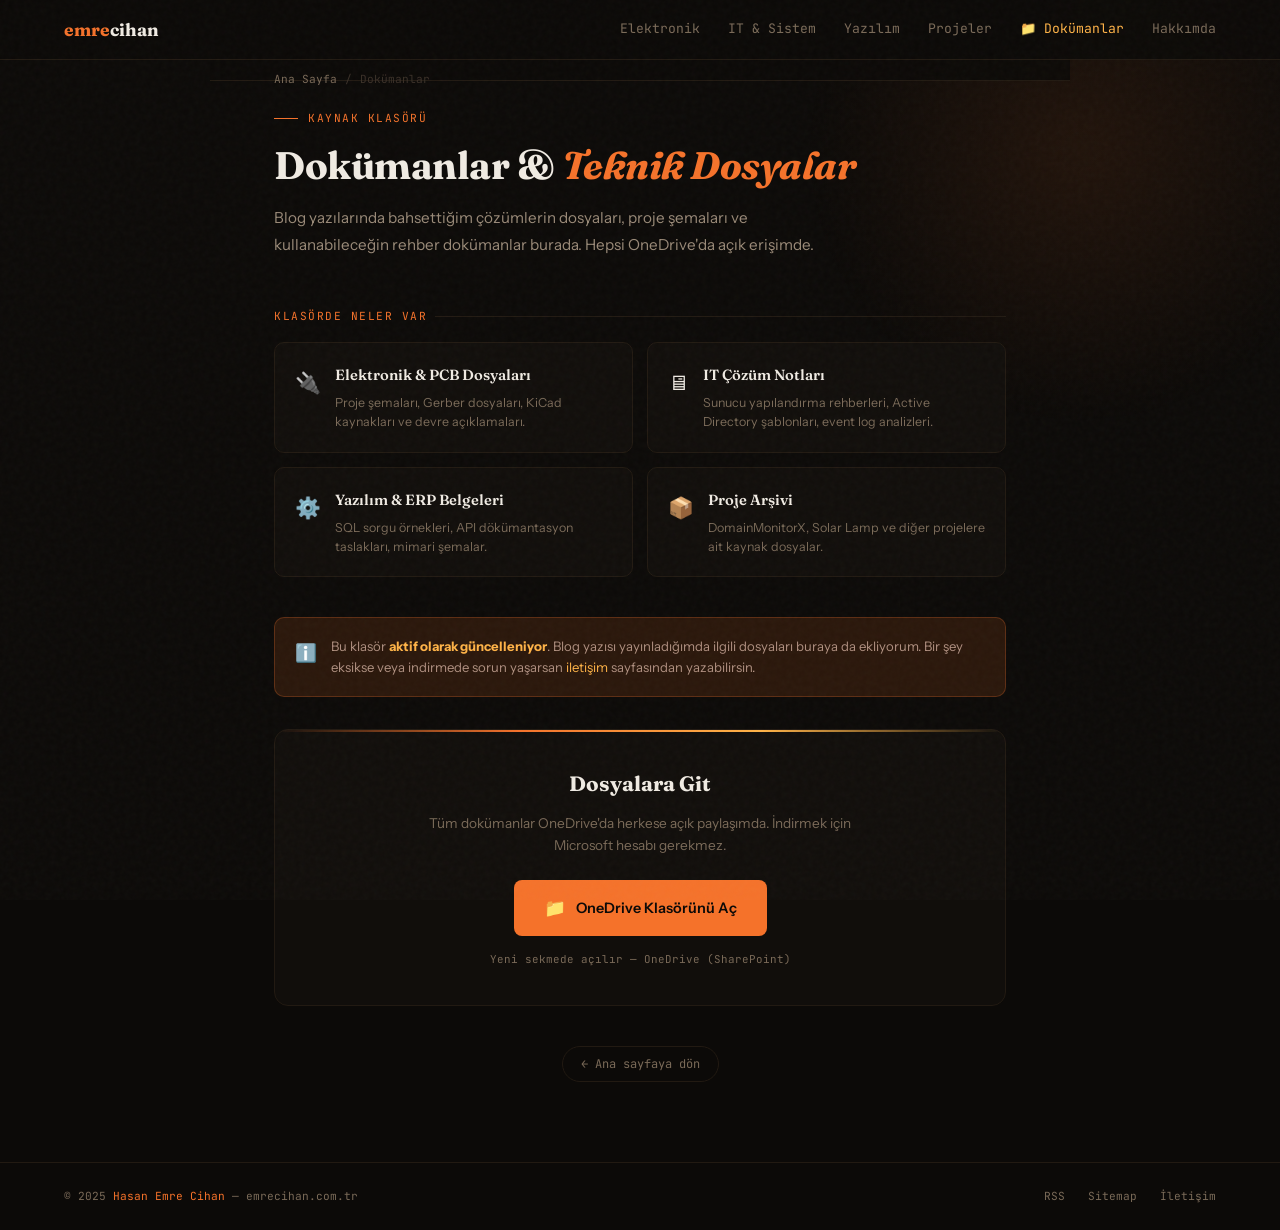
==== dokumanlar.html @ 63462915 "Add files via upload" ====
<!DOCTYPE html>
<html lang="tr">
<head>
  <meta charset="UTF-8" />
  <meta name="viewport" content="width=device-width, initial-scale=1.0" />

  <title>Dokümanlar – Hasan Emre Cihan</title>
  <meta name="description" content="Hasan Emre Cihan'ın teknik çözümleri, proje şemaları ve rehber dokümanlarının bulunduğu klasör. PCB şemaları, IT çözüm notları ve proje dosyaları." />
  <meta name="keywords" content="Hasan Emre Cihan dokümanlar, Emre Cihan teknik çözümler, PCB şema, IT rehber, proje dosyaları, emrecihan" />
  <meta name="author" content="Hasan Emre Cihan" />
  <meta name="robots" content="index, follow" />
  <link rel="canonical" href="https://emrecihan.com.tr/dokumanlar" />

  <meta property="og:type" content="website" />
  <meta property="og:title" content="Dokümanlar – Hasan Emre Cihan" />
  <meta property="og:description" content="Teknik çözümler, proje şemaları ve rehber dokümanlar." />
  <meta property="og:url" content="https://emrecihan.com.tr/dokumanlar" />

  <script type="application/ld+json">
  {
    "@context": "https://schema.org",
    "@type": "CollectionPage",
    "name": "Dokümanlar – Hasan Emre Cihan",
    "url": "https://emrecihan.com.tr/dokumanlar",
    "description": "Teknik çözümler, proje şemaları ve rehber dokümanlar",
    "author": { "@type": "Person", "name": "Hasan Emre Cihan" }
  }
  </script>

  <link rel="preconnect" href="https://fonts.googleapis.com">
  <link href="https://fonts.googleapis.com/css2?family=Fraunces:ital,wght@0,400;0,600;0,700;1,400&family=JetBrains+Mono:wght@300;400;500&family=Instrument+Sans:wght@400;500;600&display=swap" rel="stylesheet">

  <style>
    :root {
      --bg:   #0C0A08; --surf: #171210; --acc: #F5722A;
      --acc2: #FFB347; --dim: rgba(245,114,42,.13);
      --txt:  #F0EBE3; --muted: #7A6A58; --faint: #3A3028;
      --bord: #221A12; --card: #110E0B;
    }
    *,*::before,*::after{box-sizing:border-box;margin:0;padding:0}
    html{scroll-behavior:smooth}
    body{background:var(--bg);color:var(--txt);font-family:'Instrument Sans',sans-serif;font-size:15px;line-height:1.7;overflow-x:hidden;min-height:100vh}
    body::after{content:'';position:fixed;inset:0;background-image:url("data:image/svg+xml,%3Csvg viewBox='0 0 200 200' xmlns='http://www.w3.org/2000/svg'%3E%3Cfilter id='n'%3E%3CfeTurbulence type='fractalNoise' baseFrequency='0.85' numOctaves='4' stitchTiles='stitch'/%3E%3C/filter%3E%3Crect width='100%25' height='100%25' filter='url(%23n)' opacity='0.03'/%3E%3C/svg%3E");pointer-events:none;z-index:999}
    .glow{position:fixed;pointer-events:none;z-index:0;border-radius:50%;background:radial-gradient(circle,rgba(245,114,42,.09) 0%,transparent 65%);width:600px;height:600px;top:-150px;right:-100px}

    /* NAV */
    nav{position:fixed;top:0;left:0;right:0;z-index:100;display:flex;align-items:center;justify-content:space-between;padding:0 clamp(20px,5%,80px);height:60px;background:rgba(12,10,8,.92);backdrop-filter:blur(16px);border-bottom:1px solid var(--bord)}
    .nav-brand{font-family:'Fraunces',serif;font-weight:700;font-size:1.1rem;color:var(--txt);text-decoration:none}
    .nav-brand span{color:var(--acc)}
    .nav-links{display:flex;align-items:center;gap:28px}
    .nav-links a{color:var(--muted);text-decoration:none;font-size:.82rem;font-family:'JetBrains Mono',monospace;transition:color .2s}
    .nav-links a:hover,.nav-links a.active{color:var(--acc)}
    @media(max-width:600px){.nav-links{display:none}}

    /* BREADCRUMB */
    .breadcrumb{position:relative;z-index:1;padding:80px clamp(20px,5%,80px) 0;max-width:860px;margin:0 auto}
    .breadcrumb-inner{display:flex;align-items:center;gap:8px;font-family:'JetBrains Mono',monospace;font-size:.7rem;color:var(--muted)}
    .breadcrumb-inner a{color:var(--muted);text-decoration:none;transition:color .2s}
    .breadcrumb-inner a:hover{color:var(--acc)}
    .breadcrumb-inner span{color:var(--faint)}

    /* HERO */
    .page-hero{position:relative;z-index:1;padding:28px clamp(20px,5%,80px) 48px;max-width:860px;margin:0 auto}
    .page-eyebrow{font-family:'JetBrains Mono',monospace;font-size:.7rem;color:var(--acc);letter-spacing:1.5px;text-transform:uppercase;margin-bottom:14px;display:flex;align-items:center;gap:10px}
    .page-eyebrow::before{content:'';width:24px;height:1px;background:var(--acc)}
    .page-hero h1{font-family:'Fraunces',serif;font-weight:700;font-size:clamp(1.7rem,3vw,2.4rem);line-height:1.2;letter-spacing:-.5px;margin-bottom:16px}
    .page-hero h1 em{font-style:italic;color:var(--acc)}
    .page-hero p{font-size:.95rem;color:#9A8A78;line-height:1.8;max-width:580px}

    /* CONTENT */
    .content{position:relative;z-index:1;max-width:860px;margin:0 auto;padding:0 clamp(20px,5%,80px) 80px}

    /* WHAT'S INSIDE */
    .what-grid{display:grid;grid-template-columns:1fr 1fr;gap:14px;margin-bottom:40px}
    @media(max-width:600px){.what-grid{grid-template-columns:1fr}}
    .what-card{background:var(--card);border:1px solid var(--bord);border-radius:10px;padding:20px;display:flex;gap:14px;align-items:flex-start}
    .what-card:hover{border-color:rgba(245,114,42,.25)}
    .what-icon{font-size:1.3rem;flex-shrink:0;margin-top:2px}
    .what-card h3{font-family:'Fraunces',serif;font-weight:600;font-size:.92rem;margin-bottom:5px}
    .what-card p{font-size:.78rem;color:var(--muted);line-height:1.55}

    /* NOTICE */
    .notice{background:var(--dim);border:1px solid rgba(245,114,42,.25);border-radius:10px;padding:18px 20px;display:flex;gap:14px;align-items:flex-start;margin-bottom:32px}
    .notice-icon{font-size:1.1rem;flex-shrink:0;margin-top:2px}
    .notice p{font-size:.82rem;color:#B09080;line-height:1.6}
    .notice strong{color:var(--acc2)}

    /* CTA */
    .cta-box{background:var(--card);border:1px solid var(--bord);border-radius:14px;padding:36px 40px;text-align:center;position:relative;overflow:hidden;margin-bottom:40px}
    .cta-box::before{content:'';position:absolute;top:0;left:0;right:0;height:2px;background:linear-gradient(90deg,transparent,var(--acc),var(--acc2),transparent)}
    .cta-box h2{font-family:'Fraunces',serif;font-weight:700;font-size:1.3rem;margin-bottom:10px}
    .cta-box p{font-size:.85rem;color:var(--muted);max-width:460px;margin:0 auto 24px;line-height:1.65}
    .cta-btn{display:inline-flex;align-items:center;gap:10px;background:var(--acc);color:var(--bg);padding:13px 30px;border-radius:8px;text-decoration:none;font-weight:600;font-size:.9rem;transition:all .25s;margin-bottom:14px}
    .cta-btn:hover{box-shadow:0 0 28px rgba(245,114,42,.4);transform:translateY(-1px)}
    .cta-btn-icon{font-size:1.1rem}
    .cta-note{font-family:'JetBrains Mono',monospace;font-size:.68rem;color:var(--muted);display:block}

    /* COUNTER */
    .countdown{font-family:'JetBrains Mono',monospace;font-size:.75rem;color:var(--acc);background:var(--dim);border:1px solid rgba(245,114,42,.2);border-radius:6px;padding:6px 14px;display:inline-block;margin-bottom:24px}

    /* BACK LINK */
    .back-row{display:flex;justify-content:center;margin-top:8px}
    .back-link{font-family:'JetBrains Mono',monospace;font-size:.75rem;color:var(--muted);text-decoration:none;border:1px solid var(--bord);padding:7px 18px;border-radius:100px;transition:all .2s;display:flex;align-items:center;gap:6px}
    .back-link:hover{border-color:var(--acc);color:var(--acc)}

    /* FOOTER */
    footer{position:relative;z-index:1;border-top:1px solid var(--bord);padding:24px clamp(20px,5%,80px);display:flex;align-items:center;justify-content:space-between;flex-wrap:wrap;gap:12px}
    footer p{font-family:'JetBrains Mono',monospace;font-size:.7rem;color:var(--muted)}
    footer p a{color:var(--acc);text-decoration:none}

    @keyframes fadeUp{from{opacity:0;transform:translateY(14px)}to{opacity:1;transform:translateY(0)}}
    .f1{animation:fadeUp .5s .05s ease both}
    .f2{animation:fadeUp .5s .15s ease both}
    .f3{animation:fadeUp .5s .25s ease both}
    .f4{animation:fadeUp .5s .35s ease both}
  </style>
</head>
<body>
<div class="glow" aria-hidden="true"></div>

<!-- NAV -->
<nav role="navigation" aria-label="Ana menü">
  <a href="/" class="nav-brand"><span>emre</span>cihan</a>
  <div class="nav-links">
    <a href="/elektronik">Elektronik</a>
    <a href="/it-sistem">IT & Sistem</a>
    <a href="/yazilim">Yazılım</a>
    <a href="/projeler">Projeler</a>
    <a href="/dokumanlar" class="active" style="color:var(--acc2)">📁 Dokümanlar</a>
    <a href="/hakkimda">Hakkımda</a>
  </div>
</nav>

<!-- BREADCRUMB -->
<nav class="breadcrumb" aria-label="Sayfa konumu">
  <div class="breadcrumb-inner">
    <a href="/">Ana Sayfa</a>
    <span>/</span>
    <span aria-current="page">Dokümanlar</span>
  </div>
</nav>

<!-- HERO -->
<header class="page-hero">
  <div class="page-eyebrow f1">Kaynak Klasörü</div>
  <h1 class="f2">Dokümanlar & <em>Teknik Dosyalar</em></h1>
  <p class="f3">Blog yazılarında bahsettiğim çözümlerin dosyaları, proje şemaları ve kullanabileceğin rehber dokümanlar burada. Hepsi OneDrive'da açık erişimde.</p>
</header>

<!-- CONTENT -->
<main class="content" role="main">

  <!-- NE VAR? -->
  <div class="f3">
    <div style="font-family:'JetBrains Mono',monospace;font-size:.7rem;color:var(--acc);text-transform:uppercase;letter-spacing:1.5px;margin-bottom:16px;display:flex;align-items:center;gap:8px">
      Klasörde neler var
      <div style="flex:1;height:1px;background:var(--bord)"></div>
    </div>
    <div class="what-grid">
      <div class="what-card">
        <span class="what-icon">🔌</span>
        <div>
          <h3>Elektronik & PCB Dosyaları</h3>
          <p>Proje şemaları, Gerber dosyaları, KiCad kaynakları ve devre açıklamaları.</p>
        </div>
      </div>
      <div class="what-card">
        <span class="what-icon">🖥</span>
        <div>
          <h3>IT Çözüm Notları</h3>
          <p>Sunucu yapılandırma rehberleri, Active Directory şablonları, event log analizleri.</p>
        </div>
      </div>
      <div class="what-card">
        <span class="what-icon">⚙️</span>
        <div>
          <h3>Yazılım & ERP Belgeleri</h3>
          <p>SQL sorgu örnekleri, API dökümantasyon taslakları, mimari şemalar.</p>
        </div>
      </div>
      <div class="what-card">
        <span class="what-icon">📦</span>
        <div>
          <h3>Proje Arşivi</h3>
          <p>DomainMonitorX, Solar Lamp ve diğer projelere ait kaynak dosyalar.</p>
        </div>
      </div>
    </div>
  </div>

  <!-- NOTICE -->
  <div class="notice f3" role="note">
    <span class="notice-icon">ℹ️</span>
    <p>Bu klasör <strong>aktif olarak güncelleniyor</strong>. Blog yazısı yayınladığımda ilgili dosyaları buraya da ekliyorum. Bir şey eksikse veya indirmede sorun yaşarsan <a href="/iletisim" style="color:var(--acc2);text-decoration:none">iletişim</a> sayfasından yazabilirsin.</p>
  </div>

  <!-- CTA -->
  <div class="cta-box f4">
    <h2>Dosyalara Git</h2>
    <p>Tüm dokümanlar OneDrive'da herkese açık paylaşımda. İndirmek için Microsoft hesabı gerekmez.</p>

    <div>
      <a
        href="https://terp-my.sharepoint.com/:f:/g/personal/hasanemre_cihan_teknoerp_com_tr/IgA_8hB-DGlJR62quYDqMFY1ARuoVmNsqlFoVkPozWiXr00?e=4AtytB"
        target="_blank"
        rel="noopener noreferrer"
        class="cta-btn"
        id="onedrive-btn"
        aria-label="OneDrive klasörünü yeni sekmede aç"
      >
        <span class="cta-btn-icon">📁</span>
        OneDrive Klasörünü Aç
      </a>
    </div>
    <span class="cta-note" id="cta-note">Yeni sekmede açılır — OneDrive (SharePoint)</span>
  </div>

  <div class="back-row f4">
    <a href="/" class="back-link">← Ana sayfaya dön</a>
  </div>

</main>

<!-- FOOTER -->
<footer role="contentinfo">
  <p>© 2025 <a href="/">Hasan Emre Cihan</a> — emrecihan.com.tr</p>
  <p style="font-family:'JetBrains Mono',monospace;font-size:.7rem;color:var(--muted)">
    <a href="/rss.xml" style="color:var(--muted);text-decoration:none;margin-right:16px">RSS</a>
    <a href="/sitemap.xml" style="color:var(--muted);text-decoration:none;margin-right:16px">Sitemap</a>
    <a href="/iletisim" style="color:var(--muted);text-decoration:none">İletişim</a>
  </p>
</footer>

<script>
  // Küçük "tıklandı" feedback
  document.getElementById('onedrive-btn').addEventListener('click', function() {
    const note = document.getElementById('cta-note');
    note.textContent = '✓ Açılıyor...';
    note.style.color = '#FFB347';
    setTimeout(() => {
      note.textContent = 'Yeni sekmede açılır — OneDrive (SharePoint)';
      note.style.color = '';
    }, 3000);
  });
</script>
</body>
</html>
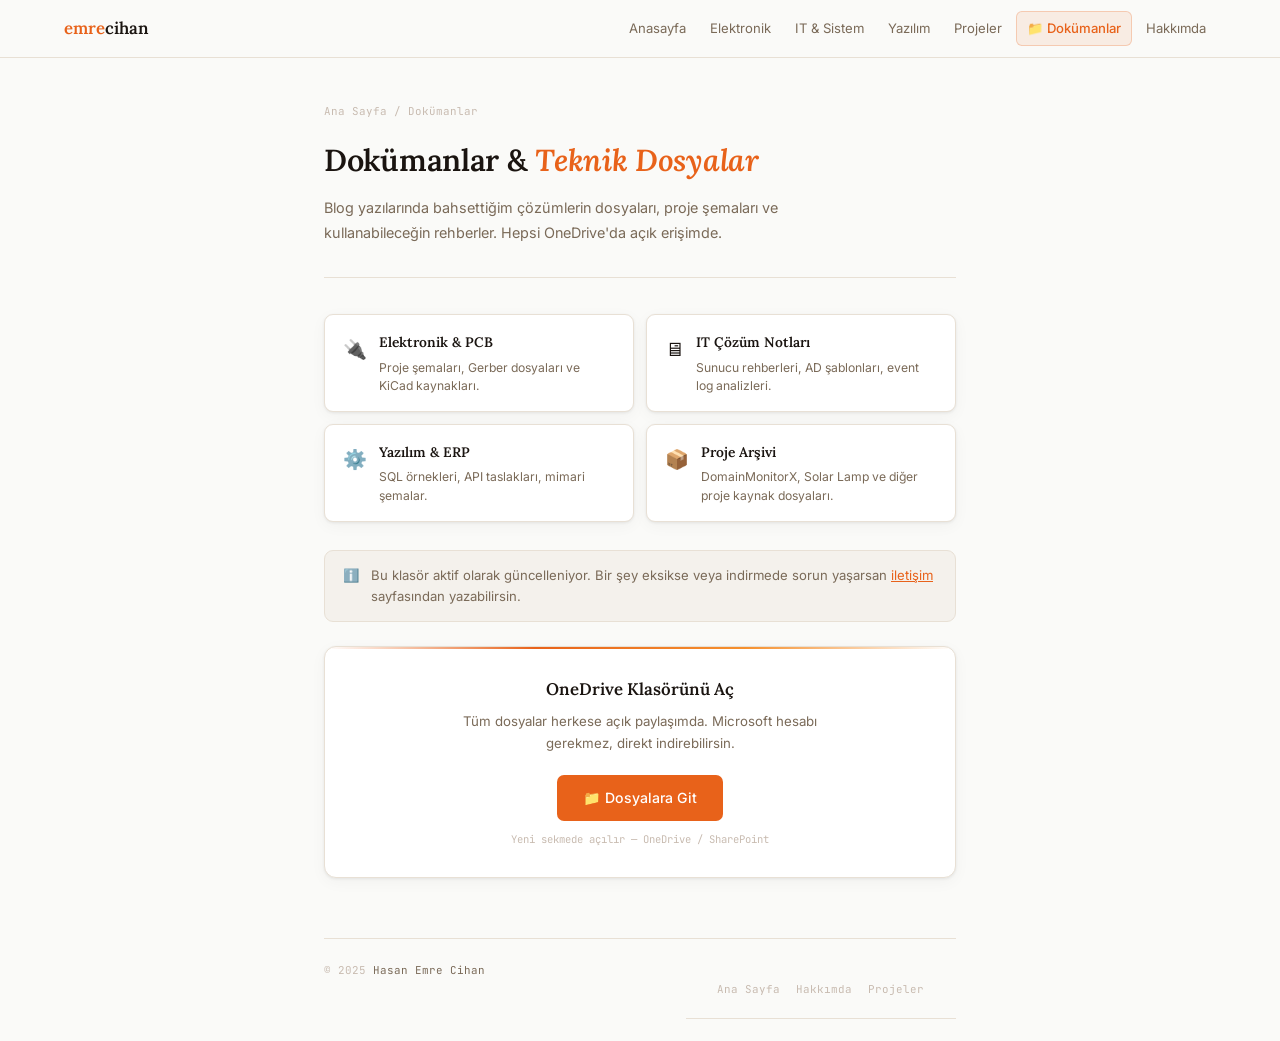
==== commit bb94d0f4: "Add files via upload" ====
--- a/dokumanlar.html
+++ b/dokumanlar.html
@@ -1,246 +1,98 @@
 <!DOCTYPE html>
 <html lang="tr">
 <head>
-  <meta charset="UTF-8" />
-  <meta name="viewport" content="width=device-width, initial-scale=1.0" />
-
+  <meta charset="UTF-8"/><meta name="viewport" content="width=device-width, initial-scale=1.0"/>
   <title>Dokümanlar – Hasan Emre Cihan</title>
-  <meta name="description" content="Hasan Emre Cihan'ın teknik çözümleri, proje şemaları ve rehber dokümanlarının bulunduğu klasör. PCB şemaları, IT çözüm notları ve proje dosyaları." />
-  <meta name="keywords" content="Hasan Emre Cihan dokümanlar, Emre Cihan teknik çözümler, PCB şema, IT rehber, proje dosyaları, emrecihan" />
-  <meta name="author" content="Hasan Emre Cihan" />
-  <meta name="robots" content="index, follow" />
-  <link rel="canonical" href="https://emrecihan.com.tr/dokumanlar" />
-
-  <meta property="og:type" content="website" />
-  <meta property="og:title" content="Dokümanlar – Hasan Emre Cihan" />
-  <meta property="og:description" content="Teknik çözümler, proje şemaları ve rehber dokümanlar." />
-  <meta property="og:url" content="https://emrecihan.com.tr/dokumanlar" />
-
-  <script type="application/ld+json">
-  {
-    "@context": "https://schema.org",
-    "@type": "CollectionPage",
-    "name": "Dokümanlar – Hasan Emre Cihan",
-    "url": "https://emrecihan.com.tr/dokumanlar",
-    "description": "Teknik çözümler, proje şemaları ve rehber dokümanlar",
-    "author": { "@type": "Person", "name": "Hasan Emre Cihan" }
-  }
-  </script>
-
+  <meta name="description" content="Hasan Emre Cihan'ın teknik çözümleri, proje şemaları ve rehber dokümanları. PCB şemaları, IT çözüm notları ve proje dosyaları."/>
+  <meta name="keywords" content="Hasan Emre Cihan dokümanlar, Emre Cihan teknik çözümler, PCB şema, IT rehber, emrecihan"/>
+  <link rel="canonical" href="https://emrecihan.com.tr/dokumanlar"/>
   <link rel="preconnect" href="https://fonts.googleapis.com">
-  <link href="https://fonts.googleapis.com/css2?family=Fraunces:ital,wght@0,400;0,600;0,700;1,400&family=JetBrains+Mono:wght@300;400;500&family=Instrument+Sans:wght@400;500;600&display=swap" rel="stylesheet">
-
+  <link href="https://fonts.googleapis.com/css2?family=Lora:ital,wght@0,400;0,500;0,600;1,400&family=JetBrains+Mono:wght@400;500&family=Inter:wght@400;500&display=swap" rel="stylesheet">
   <style>
-    :root {
-      --bg:   #0C0A08; --surf: #171210; --acc: #F5722A;
-      --acc2: #FFB347; --dim: rgba(245,114,42,.13);
-      --txt:  #F0EBE3; --muted: #7A6A58; --faint: #3A3028;
-      --bord: #221A12; --card: #110E0B;
-    }
+    :root{--bg:#FAFAF8;--bg2:#F4F1EC;--acc:#E8621A;--acc2:#F5902E;--dim:rgba(232,98,26,.09);--txt:#1A1410;--muted:#7A6A58;--faint:#C8BBB0;--bord:#E8E0D5;--card:#FFF;--sh:0 1px 3px rgba(0,0,0,.07),0 4px 16px rgba(0,0,0,.04)}
     *,*::before,*::after{box-sizing:border-box;margin:0;padding:0}
-    html{scroll-behavior:smooth}
-    body{background:var(--bg);color:var(--txt);font-family:'Instrument Sans',sans-serif;font-size:15px;line-height:1.7;overflow-x:hidden;min-height:100vh}
-    body::after{content:'';position:fixed;inset:0;background-image:url("data:image/svg+xml,%3Csvg viewBox='0 0 200 200' xmlns='http://www.w3.org/2000/svg'%3E%3Cfilter id='n'%3E%3CfeTurbulence type='fractalNoise' baseFrequency='0.85' numOctaves='4' stitchTiles='stitch'/%3E%3C/filter%3E%3Crect width='100%25' height='100%25' filter='url(%23n)' opacity='0.03'/%3E%3C/svg%3E");pointer-events:none;z-index:999}
-    .glow{position:fixed;pointer-events:none;z-index:0;border-radius:50%;background:radial-gradient(circle,rgba(245,114,42,.09) 0%,transparent 65%);width:600px;height:600px;top:-150px;right:-100px}
-
-    /* NAV */
-    nav{position:fixed;top:0;left:0;right:0;z-index:100;display:flex;align-items:center;justify-content:space-between;padding:0 clamp(20px,5%,80px);height:60px;background:rgba(12,10,8,.92);backdrop-filter:blur(16px);border-bottom:1px solid var(--bord)}
-    .nav-brand{font-family:'Fraunces',serif;font-weight:700;font-size:1.1rem;color:var(--txt);text-decoration:none}
-    .nav-brand span{color:var(--acc)}
-    .nav-links{display:flex;align-items:center;gap:28px}
-    .nav-links a{color:var(--muted);text-decoration:none;font-size:.82rem;font-family:'JetBrains Mono',monospace;transition:color .2s}
-    .nav-links a:hover,.nav-links a.active{color:var(--acc)}
-    @media(max-width:600px){.nav-links{display:none}}
-
-    /* BREADCRUMB */
-    .breadcrumb{position:relative;z-index:1;padding:80px clamp(20px,5%,80px) 0;max-width:860px;margin:0 auto}
-    .breadcrumb-inner{display:flex;align-items:center;gap:8px;font-family:'JetBrains Mono',monospace;font-size:.7rem;color:var(--muted)}
-    .breadcrumb-inner a{color:var(--muted);text-decoration:none;transition:color .2s}
-    .breadcrumb-inner a:hover{color:var(--acc)}
-    .breadcrumb-inner span{color:var(--faint)}
-
-    /* HERO */
-    .page-hero{position:relative;z-index:1;padding:28px clamp(20px,5%,80px) 48px;max-width:860px;margin:0 auto}
-    .page-eyebrow{font-family:'JetBrains Mono',monospace;font-size:.7rem;color:var(--acc);letter-spacing:1.5px;text-transform:uppercase;margin-bottom:14px;display:flex;align-items:center;gap:10px}
-    .page-eyebrow::before{content:'';width:24px;height:1px;background:var(--acc)}
-    .page-hero h1{font-family:'Fraunces',serif;font-weight:700;font-size:clamp(1.7rem,3vw,2.4rem);line-height:1.2;letter-spacing:-.5px;margin-bottom:16px}
-    .page-hero h1 em{font-style:italic;color:var(--acc)}
-    .page-hero p{font-size:.95rem;color:#9A8A78;line-height:1.8;max-width:580px}
-
-    /* CONTENT */
-    .content{position:relative;z-index:1;max-width:860px;margin:0 auto;padding:0 clamp(20px,5%,80px) 80px}
-
-    /* WHAT'S INSIDE */
-    .what-grid{display:grid;grid-template-columns:1fr 1fr;gap:14px;margin-bottom:40px}
-    @media(max-width:600px){.what-grid{grid-template-columns:1fr}}
-    .what-card{background:var(--card);border:1px solid var(--bord);border-radius:10px;padding:20px;display:flex;gap:14px;align-items:flex-start}
-    .what-card:hover{border-color:rgba(245,114,42,.25)}
-    .what-icon{font-size:1.3rem;flex-shrink:0;margin-top:2px}
-    .what-card h3{font-family:'Fraunces',serif;font-weight:600;font-size:.92rem;margin-bottom:5px}
-    .what-card p{font-size:.78rem;color:var(--muted);line-height:1.55}
-
-    /* NOTICE */
-    .notice{background:var(--dim);border:1px solid rgba(245,114,42,.25);border-radius:10px;padding:18px 20px;display:flex;gap:14px;align-items:flex-start;margin-bottom:32px}
-    .notice-icon{font-size:1.1rem;flex-shrink:0;margin-top:2px}
-    .notice p{font-size:.82rem;color:#B09080;line-height:1.6}
-    .notice strong{color:var(--acc2)}
-
-    /* CTA */
-    .cta-box{background:var(--card);border:1px solid var(--bord);border-radius:14px;padding:36px 40px;text-align:center;position:relative;overflow:hidden;margin-bottom:40px}
+    body{background:var(--bg);color:var(--txt);font-family:'Inter',sans-serif;font-size:15px;line-height:1.7;overflow-x:hidden}
+    nav{position:sticky;top:0;z-index:100;background:rgba(250,250,248,.95);backdrop-filter:blur(12px);border-bottom:1px solid var(--bord);display:flex;align-items:center;justify-content:space-between;padding:0 clamp(16px,5%,72px);height:58px}
+    .nav-brand{font-family:'Lora',serif;font-weight:600;font-size:1.05rem;color:var(--txt);text-decoration:none}.nav-brand span{color:var(--acc)}
+    .nav-links{display:flex;align-items:center;gap:4px}
+    .nav-links a{color:var(--muted);text-decoration:none;font-size:.82rem;padding:5px 10px;border-radius:6px;transition:all .18s}
+    .nav-links a:hover{color:var(--txt);background:var(--bg2)}.nav-links a.active{color:var(--acc);background:var(--dim);font-weight:500}
+    .nav-links .nav-docs{color:var(--acc);border:1px solid rgba(232,98,26,.25)}.nav-links .nav-docs:hover{background:var(--dim)}
+    @media(max-width:640px){.nav-links{display:none}}
+    .wrap{max-width:760px;margin:0 auto;padding:0 clamp(16px,5%,72px)}
+    .page-header{padding:44px 0 32px;border-bottom:1px solid var(--bord)}
+    .breadcrumb{font-family:'JetBrains Mono',monospace;font-size:.68rem;color:var(--faint);margin-bottom:14px}
+    .breadcrumb a{color:var(--faint);text-decoration:none}.breadcrumb a:hover{color:var(--acc)}
+    .page-header h1{font-family:'Lora',serif;font-weight:600;font-size:clamp(1.4rem,3vw,1.9rem);letter-spacing:-.3px;margin-bottom:10px}
+    .page-header h1 em{font-style:italic;color:var(--acc)}
+    .page-header p{font-size:.9rem;color:var(--muted);max-width:520px;line-height:1.7}
+    .content{padding:36px 0 60px}
+    .what-grid{display:grid;grid-template-columns:1fr 1fr;gap:12px;margin-bottom:28px}
+    @media(max-width:560px){.what-grid{grid-template-columns:1fr}}
+    .what-card{background:var(--card);border:1px solid var(--bord);border-radius:9px;padding:16px 18px;display:flex;gap:12px;box-shadow:var(--sh)}
+    .what-icon{font-size:1.2rem;flex-shrink:0;margin-top:2px}
+    .what-card h3{font-family:'Lora',serif;font-weight:600;font-size:.86rem;margin-bottom:4px}
+    .what-card p{font-size:.76rem;color:var(--muted);line-height:1.5}
+    .notice{background:var(--bg2);border:1px solid var(--bord);border-radius:9px;padding:14px 18px;display:flex;gap:12px;margin-bottom:24px;font-size:.82rem;color:var(--muted);line-height:1.6}
+    .notice strong{color:var(--acc)}
+    .cta-box{background:var(--card);border:1px solid var(--bord);border-radius:12px;padding:28px;text-align:center;box-shadow:var(--sh);position:relative;overflow:hidden}
     .cta-box::before{content:'';position:absolute;top:0;left:0;right:0;height:2px;background:linear-gradient(90deg,transparent,var(--acc),var(--acc2),transparent)}
-    .cta-box h2{font-family:'Fraunces',serif;font-weight:700;font-size:1.3rem;margin-bottom:10px}
-    .cta-box p{font-size:.85rem;color:var(--muted);max-width:460px;margin:0 auto 24px;line-height:1.65}
-    .cta-btn{display:inline-flex;align-items:center;gap:10px;background:var(--acc);color:var(--bg);padding:13px 30px;border-radius:8px;text-decoration:none;font-weight:600;font-size:.9rem;transition:all .25s;margin-bottom:14px}
-    .cta-btn:hover{box-shadow:0 0 28px rgba(245,114,42,.4);transform:translateY(-1px)}
-    .cta-btn-icon{font-size:1.1rem}
-    .cta-note{font-family:'JetBrains Mono',monospace;font-size:.68rem;color:var(--muted);display:block}
-
-    /* COUNTER */
-    .countdown{font-family:'JetBrains Mono',monospace;font-size:.75rem;color:var(--acc);background:var(--dim);border:1px solid rgba(245,114,42,.2);border-radius:6px;padding:6px 14px;display:inline-block;margin-bottom:24px}
-
-    /* BACK LINK */
-    .back-row{display:flex;justify-content:center;margin-top:8px}
-    .back-link{font-family:'JetBrains Mono',monospace;font-size:.75rem;color:var(--muted);text-decoration:none;border:1px solid var(--bord);padding:7px 18px;border-radius:100px;transition:all .2s;display:flex;align-items:center;gap:6px}
-    .back-link:hover{border-color:var(--acc);color:var(--acc)}
-
-    /* FOOTER */
-    footer{position:relative;z-index:1;border-top:1px solid var(--bord);padding:24px clamp(20px,5%,80px);display:flex;align-items:center;justify-content:space-between;flex-wrap:wrap;gap:12px}
-    footer p{font-family:'JetBrains Mono',monospace;font-size:.7rem;color:var(--muted)}
-    footer p a{color:var(--acc);text-decoration:none}
-
-    @keyframes fadeUp{from{opacity:0;transform:translateY(14px)}to{opacity:1;transform:translateY(0)}}
-    .f1{animation:fadeUp .5s .05s ease both}
-    .f2{animation:fadeUp .5s .15s ease both}
-    .f3{animation:fadeUp .5s .25s ease both}
-    .f4{animation:fadeUp .5s .35s ease both}
+    .cta-box h2{font-family:'Lora',serif;font-weight:600;font-size:1.05rem;margin-bottom:8px}
+    .cta-box p{font-size:.83rem;color:var(--muted);max-width:400px;margin:0 auto 20px;line-height:1.65}
+    .cta-btn{display:inline-flex;align-items:center;gap:8px;background:var(--acc);color:#fff;padding:11px 26px;border-radius:7px;text-decoration:none;font-weight:500;font-size:.88rem;transition:all .18s}
+    .cta-btn:hover{background:var(--acc2);box-shadow:0 4px 14px rgba(232,98,26,.3)}
+    .cta-note{display:block;font-family:'JetBrains Mono',monospace;font-size:.66rem;color:var(--faint);margin-top:10px}
+    footer{border-top:1px solid var(--bord);padding:22px 0;display:flex;justify-content:space-between;flex-wrap:wrap;gap:10px}
+    footer p{font-family:'JetBrains Mono',monospace;font-size:.68rem;color:var(--faint)}
+    footer p a{color:var(--muted);text-decoration:none}
+    .foot-links{display:flex;gap:16px}
+    .foot-links a{font-family:'JetBrains Mono',monospace;font-size:.68rem;color:var(--faint);text-decoration:none;transition:color .15s}
+    .foot-links a:hover{color:var(--acc)}
   </style>
 </head>
 <body>
-<div class="glow" aria-hidden="true"></div>
-
-<!-- NAV -->
-<nav role="navigation" aria-label="Ana menü">
-  <a href="/" class="nav-brand"><span>emre</span>cihan</a>
+<nav>
+  <a href="index.html" class="nav-brand"><span>emre</span>cihan</a>
   <div class="nav-links">
-    <a href="/elektronik">Elektronik</a>
-    <a href="/it-sistem">IT & Sistem</a>
-    <a href="/yazilim">Yazılım</a>
-    <a href="/projeler">Projeler</a>
-    <a href="/dokumanlar" class="active" style="color:var(--acc2)">📁 Dokümanlar</a>
-    <a href="/hakkimda">Hakkımda</a>
+    <a href="index.html">Anasayfa</a><a href="elektronik.html">Elektronik</a>
+    <a href="it-sistem.html">IT & Sistem</a><a href="yazilim.html">Yazılım</a>
+    <a href="projeler.html">Projeler</a><a href="dokumanlar.html" class="nav-docs active">📁 Dokümanlar</a>
+    <a href="hakkimda.html">Hakkımda</a>
   </div>
 </nav>
-
-<!-- BREADCRUMB -->
-<nav class="breadcrumb" aria-label="Sayfa konumu">
-  <div class="breadcrumb-inner">
-    <a href="/">Ana Sayfa</a>
-    <span>/</span>
-    <span aria-current="page">Dokümanlar</span>
-  </div>
-</nav>
-
-<!-- HERO -->
-<header class="page-hero">
-  <div class="page-eyebrow f1">Kaynak Klasörü</div>
-  <h1 class="f2">Dokümanlar & <em>Teknik Dosyalar</em></h1>
-  <p class="f3">Blog yazılarında bahsettiğim çözümlerin dosyaları, proje şemaları ve kullanabileceğin rehber dokümanlar burada. Hepsi OneDrive'da açık erişimde.</p>
-</header>
-
-<!-- CONTENT -->
-<main class="content" role="main">
-
-  <!-- NE VAR? -->
-  <div class="f3">
-    <div style="font-family:'JetBrains Mono',monospace;font-size:.7rem;color:var(--acc);text-transform:uppercase;letter-spacing:1.5px;margin-bottom:16px;display:flex;align-items:center;gap:8px">
-      Klasörde neler var
-      <div style="flex:1;height:1px;background:var(--bord)"></div>
+<div class="wrap">
+  <header class="page-header">
+    <div class="breadcrumb"><a href="index.html">Ana Sayfa</a> / Dokümanlar</div>
+    <h1>Dokümanlar & <em>Teknik Dosyalar</em></h1>
+    <p>Blog yazılarında bahsettiğim çözümlerin dosyaları, proje şemaları ve kullanabileceğin rehberler. Hepsi OneDrive'da açık erişimde.</p>
+  </header>
+  <div class="content">
+    <div class="what-grid">
+      <div class="what-card"><span class="what-icon">🔌</span><div><h3>Elektronik & PCB</h3><p>Proje şemaları, Gerber dosyaları ve KiCad kaynakları.</p></div></div>
+      <div class="what-card"><span class="what-icon">🖥</span><div><h3>IT Çözüm Notları</h3><p>Sunucu rehberleri, AD şablonları, event log analizleri.</p></div></div>
+      <div class="what-card"><span class="what-icon">⚙️</span><div><h3>Yazılım & ERP</h3><p>SQL örnekleri, API taslakları, mimari şemalar.</p></div></div>
+      <div class="what-card"><span class="what-icon">📦</span><div><h3>Proje Arşivi</h3><p>DomainMonitorX, Solar Lamp ve diğer proje kaynak dosyaları.</p></div></div>
     </div>
-    <div class="what-grid">
-      <div class="what-card">
-        <span class="what-icon">🔌</span>
-        <div>
-          <h3>Elektronik & PCB Dosyaları</h3>
-          <p>Proje şemaları, Gerber dosyaları, KiCad kaynakları ve devre açıklamaları.</p>
-        </div>
-      </div>
-      <div class="what-card">
-        <span class="what-icon">🖥</span>
-        <div>
-          <h3>IT Çözüm Notları</h3>
-          <p>Sunucu yapılandırma rehberleri, Active Directory şablonları, event log analizleri.</p>
-        </div>
-      </div>
-      <div class="what-card">
-        <span class="what-icon">⚙️</span>
-        <div>
-          <h3>Yazılım & ERP Belgeleri</h3>
-          <p>SQL sorgu örnekleri, API dökümantasyon taslakları, mimari şemalar.</p>
-        </div>
-      </div>
-      <div class="what-card">
-        <span class="what-icon">📦</span>
-        <div>
-          <h3>Proje Arşivi</h3>
-          <p>DomainMonitorX, Solar Lamp ve diğer projelere ait kaynak dosyalar.</p>
-        </div>
-      </div>
+    <div class="notice">
+      <span>ℹ️</span>
+      <span>Bu klasör aktif olarak güncelleniyor. Bir şey eksikse veya indirmede sorun yaşarsan <a href="hakkimda.html" style="color:var(--acc)">iletişim</a> sayfasından yazabilirsin.</span>
+    </div>
+    <div class="cta-box">
+      <h2>OneDrive Klasörünü Aç</h2>
+      <p>Tüm dosyalar herkese açık paylaşımda. Microsoft hesabı gerekmez, direkt indirebilirsin.</p>
+      <a href="https://terp-my.sharepoint.com/:f:/g/personal/hasanemre_cihan_teknoerp_com_tr/IgA_8hB-DGlJR62quYDqMFY1ARuoVmNsqlFoVkPozWiXr00?e=4AtytB" target="_blank" rel="noopener noreferrer" class="cta-btn" id="od-btn">
+        📁 Dosyalara Git
+      </a>
+      <span class="cta-note" id="od-note">Yeni sekmede açılır — OneDrive / SharePoint</span>
     </div>
   </div>
-
-  <!-- NOTICE -->
-  <div class="notice f3" role="note">
-    <span class="notice-icon">ℹ️</span>
-    <p>Bu klasör <strong>aktif olarak güncelleniyor</strong>. Blog yazısı yayınladığımda ilgili dosyaları buraya da ekliyorum. Bir şey eksikse veya indirmede sorun yaşarsan <a href="/iletisim" style="color:var(--acc2);text-decoration:none">iletişim</a> sayfasından yazabilirsin.</p>
-  </div>
-
-  <!-- CTA -->
-  <div class="cta-box f4">
-    <h2>Dosyalara Git</h2>
-    <p>Tüm dokümanlar OneDrive'da herkese açık paylaşımda. İndirmek için Microsoft hesabı gerekmez.</p>
-
-    <div>
-      <a
-        href="https://terp-my.sharepoint.com/:f:/g/personal/hasanemre_cihan_teknoerp_com_tr/IgA_8hB-DGlJR62quYDqMFY1ARuoVmNsqlFoVkPozWiXr00?e=4AtytB"
-        target="_blank"
-        rel="noopener noreferrer"
-        class="cta-btn"
-        id="onedrive-btn"
-        aria-label="OneDrive klasörünü yeni sekmede aç"
-      >
-        <span class="cta-btn-icon">📁</span>
-        OneDrive Klasörünü Aç
-      </a>
-    </div>
-    <span class="cta-note" id="cta-note">Yeni sekmede açılır — OneDrive (SharePoint)</span>
-  </div>
-
-  <div class="back-row f4">
-    <a href="/" class="back-link">← Ana sayfaya dön</a>
-  </div>
-
-</main>
-
-<!-- FOOTER -->
-<footer role="contentinfo">
-  <p>© 2025 <a href="/">Hasan Emre Cihan</a> — emrecihan.com.tr</p>
-  <p style="font-family:'JetBrains Mono',monospace;font-size:.7rem;color:var(--muted)">
-    <a href="/rss.xml" style="color:var(--muted);text-decoration:none;margin-right:16px">RSS</a>
-    <a href="/sitemap.xml" style="color:var(--muted);text-decoration:none;margin-right:16px">Sitemap</a>
-    <a href="/iletisim" style="color:var(--muted);text-decoration:none">İletişim</a>
-  </p>
-</footer>
-
+  <footer><p>© 2025 <a href="index.html">Hasan Emre Cihan</a></p><nav class="foot-links"><a href="index.html">Ana Sayfa</a><a href="hakkimda.html">Hakkımda</a><a href="projeler.html">Projeler</a></nav></footer>
+</div>
 <script>
-  // Küçük "tıklandı" feedback
-  document.getElementById('onedrive-btn').addEventListener('click', function() {
-    const note = document.getElementById('cta-note');
-    note.textContent = '✓ Açılıyor...';
-    note.style.color = '#FFB347';
-    setTimeout(() => {
-      note.textContent = 'Yeni sekmede açılır — OneDrive (SharePoint)';
-      note.style.color = '';
-    }, 3000);
+  document.getElementById('od-btn').addEventListener('click',function(){
+    const n=document.getElementById('od-note');
+    n.textContent='✓ Açılıyor...';n.style.color='var(--acc)';
+    setTimeout(()=>{n.textContent='Yeni sekmede açılır — OneDrive / SharePoint';n.style.color=''},3000);
   });
 </script>
 </body>
